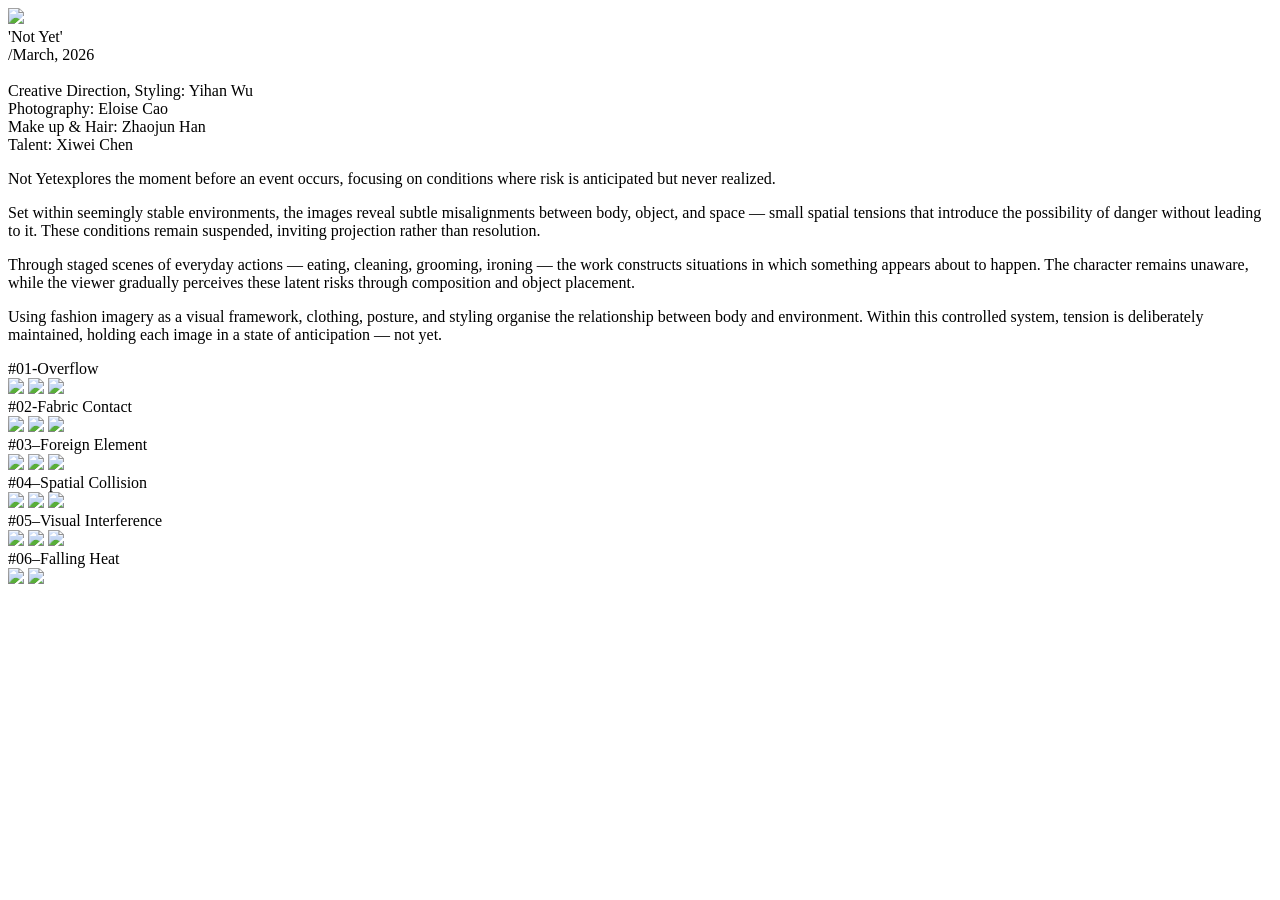
==== notyet.html @ a959df0d "Add files via upload" ====
<!DOCTYPE html>
<html>
    <head>
        <meta charset="utf-8">
        <title>YIHANWU-Not Yet</title>
        <meta name="YIHANWU" content="YIHANWU" />
        <meta name="viewport" content="width=device-width, initial-scale=1.0, minimum-scale=1.0, maximum-scale=1.0, user-scalable=no">
        <link rel="stylesheet" media="screen" href="css/style.css">
        <script src="js/jq.js"></script>
    </head>
    <body class="notyet">
        <div class="top-frame">
            <a href="index.html" class="logo-a"><img src="images/logo.png"/></a>
            <div class="top-info">
                <div class="l-box CenterVH">
                    <div>
                        <span>'Not Yet'</span><br>
                        /March, 2026<br><br>
                        Creative Direction, Styling: Yihan Wu<br>
                        Photography: Eloise Cao<br>
                        Make up & Hair: Zhaojun Han<br>
                        Talent: Xiwei Chen

                    </div>
                </div>
                <div class="r-box">
                    <p>Not Yetexplores the moment before an event occurs, focusing on conditions where risk is anticipated but never realized.</p>                    <p>Set within seemingly stable environments, the images reveal subtle misalignments between body, object, and space — small spatial tensions that introduce the possibility of danger without leading to it. These conditions remain suspended, inviting projection rather than resolution.</p>                    <p>Through staged scenes of everyday actions — eating, cleaning, grooming, ironing — the work constructs situations in which something appears about to happen. The character remains unaware, while the viewer gradually perceives these latent risks through composition and object placement.</p>                    <p>Using fashion imagery as a visual framework, clothing, posture, and styling organise the relationship between body and environment. Within this controlled system, tension is deliberately maintained, holding each image in a state of anticipation — not yet.</p>
                </div>
            </div>
            
        </div>
        <div class="bottom-frame">
            <div class="img-box">
                <span>#01-Overflow<br></span>
                <div class="img-box-line CenterVH">
                    <img class="click-img" src="images/NOT YET/1-01.jpg"/>
                    <img class="click-img" src="images/NOT YET/1-02.jpg"/>
                    <img class="click-img" src="images/NOT YET/1-03.jpg"/>
                </div>
            </div>
            
            <div class="img-box">
                <span>#02-Fabric Contact<br></span>
                <div class="img-box-line CenterVH">
                    <img class="click-img" src="images/NOT YET/2-01.jpg"/>
                    <img class="click-img" src="images/NOT YET/2-02.jpg"/>
                    <img class="click-img" src="images/NOT YET/2-03.jpg"/>
                </div>
            </div>
            
            <div class="img-box">
                <span>#03–Foreign Element<br></span>
                <div class="img-box-line CenterVH">
                    <img class="click-img" src="images/NOT YET/3-01.jpg"/>
                    <img class="click-img" src="images/NOT YET/3-02.jpg"/>
                    <img class="click-img" src="images/NOT YET/3-03.jpg"/>
                </div>
            </div>
            
            <div class="img-box">
                <span>#04–Spatial Collision<br></span>
                <div class="img-box-line CenterVH">
                    <img class="click-img" src="images/NOT YET/4-01.jpg"/>
                    <img class="click-img" src="images/NOT YET/4-02.jpg"/>
                    <img class="click-img" src="images/NOT YET/4-03.jpg"/>
                </div>
            </div>
            
            <div class="img-box">
                <span>#05–Visual Interference<br></span>
                <div class="img-box-line CenterVH">
                    <img class="click-img" src="images/NOT YET/5-01.jpg"/>
                    <img class="click-img" src="images/NOT YET/5-02.jpg"/>
                    <img class="click-img" src="images/NOT YET/5-03.jpg"/>
                </div>
            </div>
            
            <div class="img-box">
                <span>#06–Falling Heat<br></span>
                <div class="img-box-line CenterVH">
                    <img class="click-img" src="images/NOT YET/6-01.jpg"/>
                    <img class="click-img" src="images/NOT YET/6-02.jpg"/>
                    <img class="click-img" style="opacity: 0;pointer-events: none;" src="images/NOT YET/6-03.jpg"/>
                </div>
            </div>
            
            
        </div>
        <div class="hi"></div>
        <div class="img-box-show CenterVH" style="display: none;">
            <div class="img-show-box CenterVH">
                <div class="img-img"><img class="img-show" src=""/></div>
            </div>
            
            <div class="close-btn"></div>
        </div>
    </body>
    <script>
        let fx = 0;
        let fy = 0;
        let cclick = true;
        $('.a-img').bind('touchend click', function(e) {
            e.preventDefault();
            window.location = $(this).attr('href');
        });
        $('.close-btn').bind('touchend click', function(e) {
            e.preventDefault();
            $('.img-box-show').fadeOut(function(){
                $('.img-show').attr('src','');
            });
        });
        $('.click-img').bind('click', function(e) {
            e.preventDefault();
         //   alert()
            $('.hi').html("<style>.img-img:before{content:'"+ $(this).parent().parent().find('span').html().replaceAll('<br>',' ') +"';}</style>");
            $('.img-show').attr('src',$(this).attr('src').replace('images','images/normal'));
            $('.img-box-show').fadeIn();
        });
       
    </script>
</html>
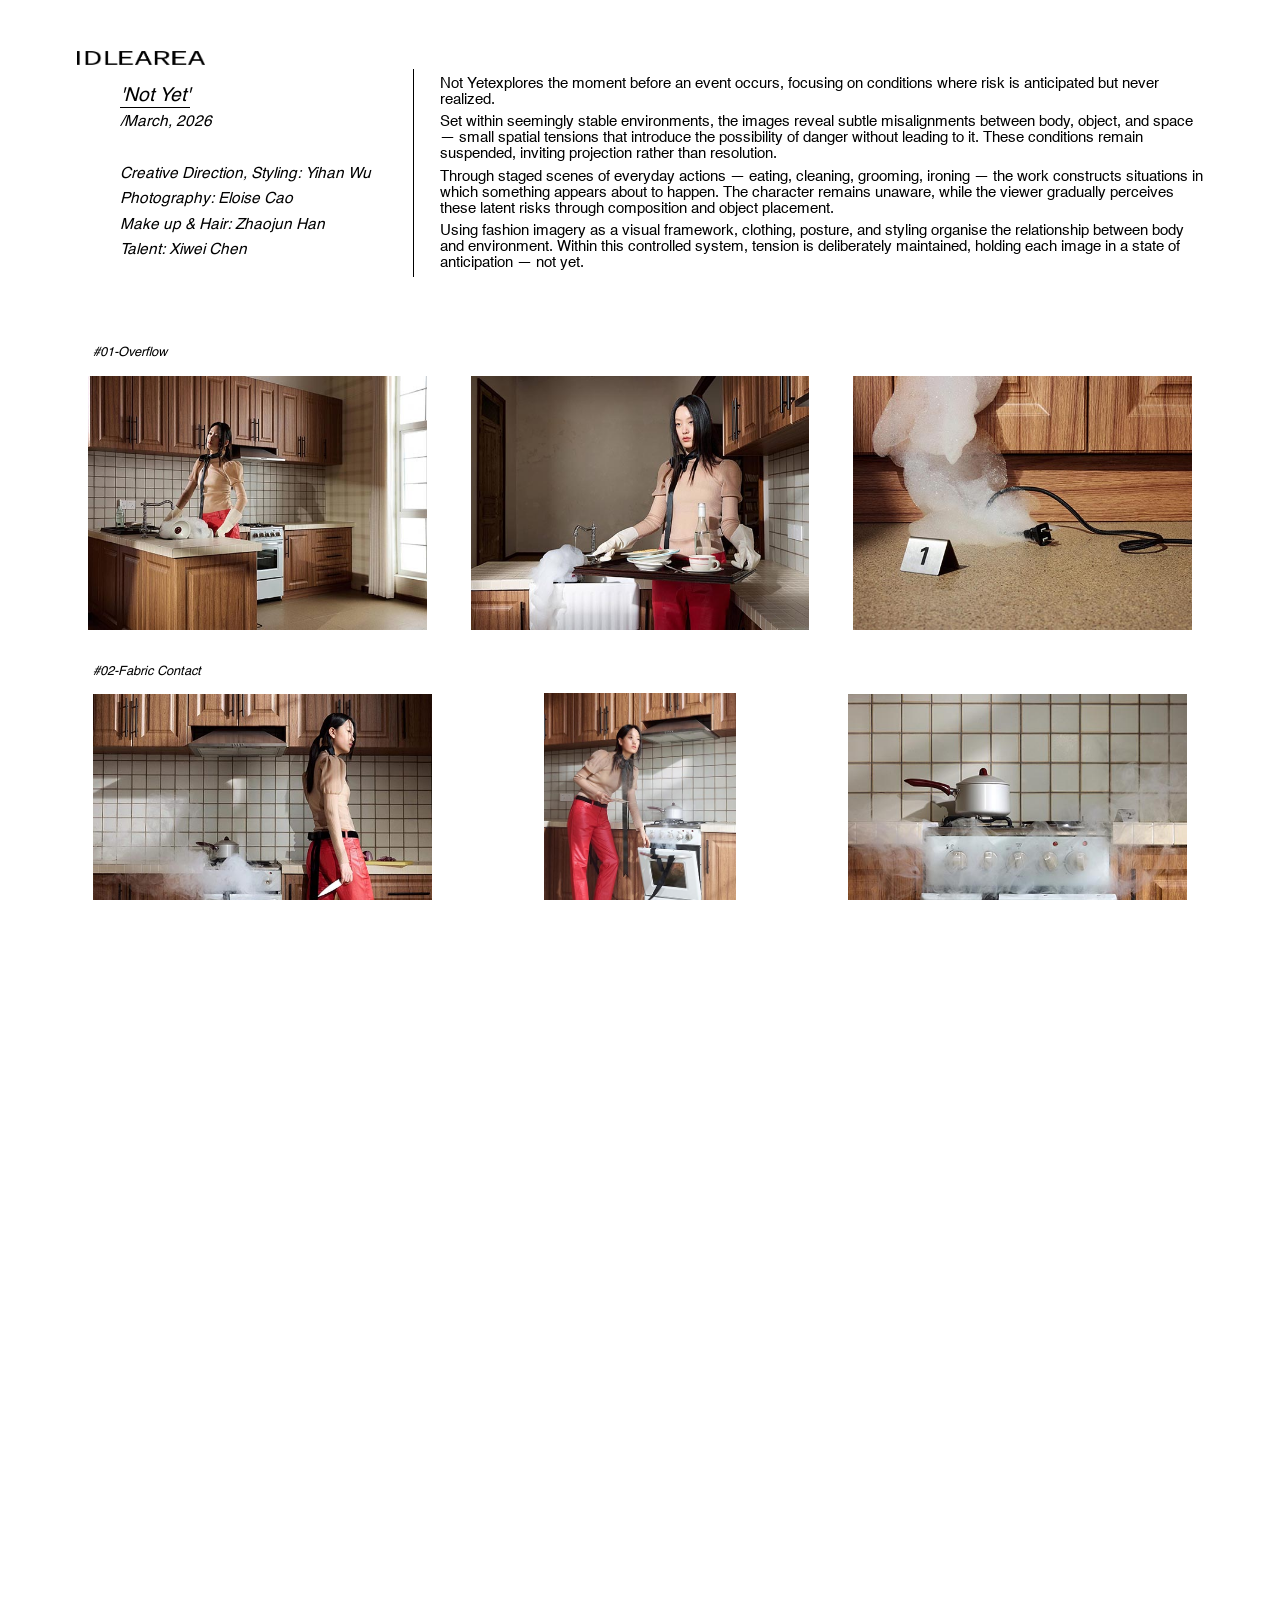
==== commit c58d7167: "Update notyet.html" ====
--- a/notyet.html
+++ b/notyet.html
@@ -1,13 +1,13 @@
-<!DOCTYPE html>
-<html>
-    <head>
+<!DOCTYPE html>
+<html>
+    <head>
         <meta charset="utf-8">
         <title>YIHANWU-Not Yet</title>
         <meta name="YIHANWU" content="YIHANWU" />
         <meta name="viewport" content="width=device-width, initial-scale=1.0, minimum-scale=1.0, maximum-scale=1.0, user-scalable=no">
         <link rel="stylesheet" media="screen" href="css/style.css">
-        <script src="js/jq.js"></script>
-    </head>
+        <script src="js/jq.js"></script>
+    </head>
     <body class="notyet">
         <div class="top-frame">
             <a href="index.html" class="logo-a"><img src="images/logo.png"/></a>
@@ -19,18 +19,18 @@
                         Creative Direction, Styling: Yihan Wu<br>
                         Photography: Eloise Cao<br>
                         Make up & Hair: Zhaojun Han<br>
-                        Talent: Xiwei Chen+                        Talent: Xiwei Chen
 
 
                     </div>
                 </div>
                 <div class="r-box">
-                    <p>Not Yetexplores the moment before an event occurs, focusing on conditions where risk is anticipated but never realized.</p>--                    <p>Set within seemingly stable environments, the images reveal subtle misalignments between body, object, and space — small spatial tensions that introduce the possibility of danger without leading to it. These conditions remain suspended, inviting projection rather than resolution.</p>--                    <p>Through staged scenes of everyday actions — eating, cleaning, grooming, ironing — the work constructs situations in which something appears about to happen. The character remains unaware, while the viewer gradually perceives these latent risks through composition and object placement.</p>-+                    <p>Not Yetexplores the moment before an event occurs, focusing on conditions where risk is anticipated but never realized.</p>
+
+                    <p>Set within seemingly stable environments, the images reveal subtle misalignments between body, object, and space — small spatial tensions that introduce the possibility of danger without leading to it. These conditions remain suspended, inviting projection rather than resolution.</p>
+
+                    <p>Through staged scenes of everyday actions — eating, cleaning, grooming, ironing — the work constructs situations in which something appears about to happen. The character remains unaware, while the viewer gradually perceives these latent risks through composition and object placement.</p>
+
                     <p>Using fashion imagery as a visual framework, clothing, posture, and styling organise the relationship between body and environment. Within this controlled system, tension is deliberately maintained, holding each image in a state of anticipation — not yet.</p>
                 </div>
             </div>
@@ -87,7 +87,7 @@
                 <div class="img-box-line CenterVH">
                     <img class="click-img" src="images/NOT YET/6-01.jpg"/>
                     <img class="click-img" src="images/NOT YET/6-02.jpg"/>
-                    <img class="click-img" style="opacity: 0;pointer-events: none;" src="images/NOT YET/6-03.jpg"/>
+                    <img class="click-img" src="images/NOT YET/6-03.jpg"/>
                 </div>
             </div>
             
@@ -100,7 +100,7 @@
             </div>
             
             <div class="close-btn"></div>
-        </div>
+        </div>
     </body>
     <script>
         let fx = 0;
@@ -124,5 +124,5 @@
             $('.img-box-show').fadeIn();
         });
        
-    </script>
-</html>+    </script>
+</html>
--- a/css/style.css
+++ b/css/style.css
@@ -0,0 +1,558 @@
+@font-face {
+    font-family: HT;
+    src: url("../Helvetica1.ttf");
+}
+*{
+    font-family: HT;
+}
+.CenterVH{
+	/* Center slide text vertically */
+	display: -webkit-box;
+	display: -ms-flexbox;
+	display: -webkit-flex;
+	display: flex;
+	-webkit-box-pack: center;
+	-ms-flex-pack: center;
+	-webkit-justify-content: center;
+	justify-content: center;
+	-webkit-box-align: center;
+	-ms-flex-align: center;
+	-webkit-align-items: center;
+	align-items: center;
+}
+.FillBG{
+	background-size: cover;
+	background-position: center;
+	background-repeat: no-repeat;
+	filter:"progid:DXImageTransform.Microsoft.AlphaImageLoader(sizingMethod='scale')";  
+	-moz-background-size:100% 100%;  
+	background-size:100% 100%; 
+}
+
+html,body{
+    margin: 0;
+    padding: 0;
+    width: 100%;
+    height: 100%;
+    overflow: hidden;
+    background-color: #fff;
+}
+
+.face-frame{
+    position: relative;
+/*    background-image: url(../images/Unoccupied/13.jpg);
+    background-position: left center;
+    background-repeat: no-repeat;
+    background-size: auto 100%; */
+}
+.face-frame .face-img{
+    position: absolute;
+    left: 0;
+    top: 0;
+    width: auto;
+    height: 100%;
+    z-index: 2;
+}
+.face-frame .face-title{
+    position: absolute;
+    height: 100%;
+    right:0;
+    top: 0;
+}
+.v.home .face-frame{
+    width: 100%;
+    height: calc(9 * 100vw / 16);
+}
+.h.home .face-frame{
+    height: 100%;
+    width: 100%;/* calc(16 * 100vh / 9); */
+}
+.face-frame .logo-a{
+    display: block;
+    width: 16vw;
+    padding-bottom: 8px;
+    border-bottom: 1px solid #000; /* 2px粗细，实线，黑色 */
+}
+.face-frame .logo-a img{
+    width: 100%;
+    height: auto;
+}
+.face-frame .bottom{
+    width: 100%;
+    text-align: center;
+    padding: 2vh;
+    color: #000;
+    box-sizing: border-box;
+    position: absolute;
+    font-size: 1vw;
+    right: 0;
+    bottom: 0;
+}
+
+
+
+
+
+
+
+
+.h.work .face-frame,
+.h.about .face-frame{
+    box-sizing: border-box;
+    width: calc( 100% - 6vw );
+    height: calc( 100% - 4vw );
+}
+.v.work .face-frame,
+.v.about .face-frame{
+    box-sizing: border-box;
+    width: calc( 100% - 6vw );
+    height: calc(9 * 100vw / 16 - 4vw);
+}
+.work .face-frame .l-box,
+.about .face-frame .l-box{
+    position: absolute;
+    left: 0;top: 0;
+    width: 25%;
+    height: 100%;
+    border-right: 1px solid #000;
+}
+.work .face-frame .r-box,
+.about .face-frame .r-box{
+    position: absolute;
+    right: 0;top: 0;
+    width: 72%;
+    height: 100%;
+}
+.work .face-frame .top,
+.about .face-frame .top{
+    position: relative;
+    width: 100%;
+    height: 2vw;
+    margin-bottom: 1vw;
+}
+
+.work .face-frame .middle,
+.about .face-frame .middle{
+    position: absolute;
+    left: 0;
+    top: 55%;
+    width: 100%;
+    font-size: 1.2vw;
+}
+.work .face-frame .logo-a,
+.about .face-frame .logo-a
+{
+    display: block;
+    position: absolute;
+    left: 0;
+    width: 8vw;
+    font-size: 1.2vw;
+    padding-bottom: 0px;
+    border-bottom: 0px solid #000; /* 2px粗细，实线，黑色 */
+}
+
+.work .face-frame .logo-a img,
+.about .face-frame .logo-a img,
+.unoccupied .top-frame .logo-a img,
+.notyet .top-frame .logo-a img,
+.compensatorynomad .top-frame .logo-a img,
+.press .top-frame .logo-a img,
+.selfhealing .top-frame .logo-a img
+{
+    width: 10vw;
+}
+
+.work .face-frame .a{
+    position: absolute;
+    right: 1vw;
+    top: 0;
+    text-decoration: none;
+    padding-bottom: 2px;
+    border-bottom: 1px solid #000; /* 2px粗细，实线，黑色 */
+    font-size: 1.2vw;
+    color: #000;
+    float: right;
+}
+.about .face-frame .a{
+    text-decoration: none;
+    padding-bottom: 2px;
+    border-bottom: 1px solid #000; /* 2px粗细，实线，黑色 */
+    font-size: 1.2vw;
+    color: #000;
+}
+.about .face-frame p{    
+    font-size: 1.2vw;
+    color: #000;
+    text-align: left;
+    margin-bottom: 2vw;
+}
+.work .main-box,
+.about .main-box{
+    position: absolute;
+    width: 100%;
+    height: 100%;
+    left: 0;
+    top: 0;
+    padding: 1vw;
+    box-sizing: border-box;
+}
+.work .main-box .row{
+    box-sizing: border-box;
+    width: 100%;
+    height: 50%;
+    padding-bottom: 2vw;
+    float: left;
+}
+.work .main-box .line-box{
+    width: 33.33%;
+    height: 100%;
+}
+.work .main-box .line-box img{
+    max-width: calc( 100% - 3vw );
+    max-height: calc( 100% - 5vw );
+}
+.work .face-frame .b{
+    position: absolute;
+    left: 0;
+    top: 0;
+    text-decoration: none;
+    padding-bottom: 2px;
+    border-bottom: 1px solid #000; /* 2px粗细，实线，黑色 */
+    font-size: 1.5vw;
+    margin-bottom: 2px;
+    color: #000;
+    font-style:italic;
+}
+
+
+
+.unoccupied,
+.notyet,
+.compensatorynomad,
+.press,
+.selfhealing
+{
+    position: relative;
+    padding: 4vw 6vw;
+    box-sizing: border-box;
+    overflow: auto;
+}
+.unoccupied .top-frame .logo-a,
+.notyet .top-frame .logo-a,
+.compensatorynomad .top-frame .logo-a,
+.press .top-frame .logo-a,
+.selfhealing .top-frame .logo-a
+{
+    display: block;
+    left: 0;
+    width: 8vw;
+    font-size: 1.2vw;
+    padding-bottom: 0px;
+    border-bottom: 0px solid #000; /* 2px粗细，实线，黑色 */
+}
+.unoccupied  .top-info,
+.notyet  .top-info,
+.compensatorynomad  .top-info,
+.press  .top-info,
+.selfhealing  .top-info
+{
+    position: relative;
+    width: 100%;
+    display: flex;
+}
+
+.unoccupied .top-info .l-box,
+.notyet .top-info .l-box,
+.compensatorynomad .top-info .l-box,
+.press .top-info .l-box,
+.selfhealing .top-info .l-box
+{
+    position: relative;
+    float: left;
+    left: 0;top: 0;
+    width: 30%;
+    border-right: 1px solid #000;
+    font-style: italic;
+    line-height: 2vw;
+    font-size: 1.2vw;
+}
+.unoccupied .top-info .l-box span,
+.notyet .top-info .l-box span,
+.compensatorynomad .top-info .l-box span,
+.press .top-info .l-box span,
+.selfhealing .top-info .l-box span
+{
+    font-size: 1.5vw;
+    padding-bottom: 2px;
+    border-bottom: 1px solid #000; /* 2px粗细，实线，黑色 */
+    margin-bottom: 2px;
+}
+.unoccupied .top-info .r-box,
+.notyet .top-info .r-box,
+.compensatorynomad .top-info .r-box,
+.press .top-info .r-box,
+.selfhealing .top-info .r-box
+{
+    position: relative;
+    float: right;
+    right: 0;top: 0;
+    width: 68%;
+    height: auto;
+    padding-left: 2vw;
+}
+.unoccupied .top-info .r-box p,
+.notyet .top-info .r-box p,
+.compensatorynomad .top-info .r-box p,
+.press .top-info .r-box p,
+.selfhealing .top-info .r-box p
+{
+    font-size: 1.2vw;
+    text-align: left;
+    margin: 0.5vw auto;
+}
+.unoccupied .bottom-frame,
+.notyet .bottom-frame,
+.press .bottom-frame,
+.selfhealing .bottom-frame
+{
+    margin-top: 4vw;
+    font-style: italic;
+    font-size: 1.0vw;
+    line-height: 1.3vw;
+    position: relative;
+    width: 100%;
+}
+.press .bottom-frame{
+    margin-top: 0.5vw;
+}
+.selfhealing .bottom-frame .l-box{
+    position: relative;
+    left: 0;
+    top: 0;
+    width: 10%;
+    padding-left: 2.6vw;
+}
+.selfhealing .bottom-frame .r-box{
+    position: relative;
+    width: 86%;
+    right: 0;
+    top: 0;
+}
+.selfhealing .c{
+    padding-bottom: 2px;
+    border-bottom: 1px solid #000; /* 2px粗细，实线，黑色 */
+    font-size: 1.5vw;
+    margin-bottom: 2px;
+    color: #000;
+    font-style:italic;
+}
+.selfhealing .bottom-frame .r-box .click-img{
+    width: 23.6%;
+    margin: 0.5vw;
+    float: left;
+}
+
+
+.selfhealing .bottom-frame2 .click-img{
+    width: 33%;
+}
+.compensatorynomad .bottom-frame
+{
+    margin-top: 4vw;
+    font-style: italic;
+    font-size: 1.0vw;
+    line-height: 1.3vw;
+    position: relative;
+    width: 100%;
+    height: 10vw;
+    padding-left: 32%;
+    padding-right: 4vw;
+}
+.unoccupied .img-box{
+    width: 20%;
+    float: left;
+    padding: 1.3vw;
+    box-sizing: border-box;
+}
+.notyet .img-box{
+    width: 100%;
+    float: left;
+    padding: 1.3vw;
+    box-sizing: border-box;
+}
+
+.press .img-box{
+    width: 100%;
+    float: left;
+    box-sizing: border-box;
+}
+.notyet .img-box .img-box-line{
+    width: 100%;
+    margin-top: 1vw;
+}
+
+.press .img-box {
+    width: 72%;
+    margin-left: 14%;
+    height: 16vw;
+    box-sizing: border-box;
+    margin-top: 0.4vw;
+}
+.notyet .img-box .img-box-line img{
+    width: 31%;
+    height: 20vw;
+    object-fit: contain;
+    float: left;
+    margin: 0 2%;
+}
+
+.press .img-box  img{
+    width: 16vw;
+    height: 100%;
+    object-fit: contain;
+    float: left;
+    margin: 0 0.2vw;
+}
+.notyet .img-box .img-box-line img:first-child{
+    margin-left: 0px;
+}
+.notyet .img-box .img-box-line img:last-child{
+    margin-right: 0px;
+}
+.unoccupied .img-box img{
+    height: 12vw;
+    margin-top: 0.5vw;
+}
+.notyet .img-box img{
+    margin-top: 0.5vw;
+}
+.unoccupied .img-box-show,
+.notyet .img-box-show,
+.press .img-box-show,
+.selfhealing .img-box-show
+{
+    position: fixed;
+    left: 0;top: 0;
+    width: 100%;height: 100%;
+    background-color: #000;
+}
+.unoccupied .img-box-show .img-show-box,
+.notyet .img-box-show .img-show-box,
+.press .img-box-show .img-show-box,
+.selfhealing .img-box-show .img-show-box
+{
+    position: relative;
+    width: 80%;
+    height: 80%;
+    text-align: center;
+}
+.unoccupied .img-box-show .img-img,
+.notyet .img-box-show .img-img
+{
+    position: relative;
+    max-width: 100%;
+    height: 100%;
+    display: block;
+    border: 1px solid #fff;
+    margin-top: 3vw;
+}
+.press .img-box-show .img-img,
+.selfhealing .img-box-show .img-img
+{
+    position: relative;
+    max-width: 100%;
+    height: 100%;
+    display: block;
+    border: 1px solid #fff;
+}
+.unoccupied .img-box-show .img-show,
+.notyet .img-box-show .img-show,
+.press .img-box-show .img-show,
+.selfhealing .img-box-show .img-show
+{
+    position: relative;
+    max-width: 100%;
+    max-height: 100%;
+}
+.unoccupied .img-box-show .img-img:before,
+.notyet .img-box-show .img-img:before,
+.press .img-box-show .img-img:before,
+.selfhealing .img-box-show .img-img:before
+{
+    /* content: ''; */
+    display: block;
+    position: absolute;
+    width: 100%;
+    left: 0;
+    color: #fff;
+    text-align: left;
+    top: -3vw;
+    height: 3vw;
+    z-index: 99;
+    
+}
+.unoccupied .img-box-show .close-btn,
+.notyet .img-box-show .close-btn,
+.press .img-box-show .close-btn,
+.selfhealing .img-box-show .close-btn
+{
+    position: absolute;
+    width: 2.4vw;
+    height: 2.4vw;
+    border: 2px solid #fff;
+    z-index: 99;
+    right: 3vw;
+    top: 3vw;
+    border-radius: 50%;
+}
+.unoccupied .img-box-show .close-btn::after,
+.notyet .img-box-show .close-btn::after,
+.press .img-box-show .close-btn::after,
+.selfhealing .img-box-show .close-btn::after
+{
+    content: '';
+    width: 60%;
+    position: absolute;
+    left: 20%;
+    top: calc( 50% - 1px );
+    height: 0;
+    border-bottom: 2px solid #fff;
+    transform: rotate(45deg);
+}
+.unoccupied .img-box-show .close-btn::before,
+.notyet .img-box-show .close-btn::before,
+.press .img-box-show .close-btn::before,
+.selfhealing .img-box-show .close-btn::before
+{
+    content: '';
+    height: 60%;
+    position: absolute;
+    left: calc( 50% - 1px );
+    top: 20%;
+    width: 0;
+    border-right: 2px solid #fff;
+    transform: rotate(45deg);
+}
+.hi{
+    display: none;
+}
+.vio-box{
+    position: relative;
+    width: 50vw;
+    height: 50vw;
+    max-height: 100vh;
+}
+.vio-box .mask{
+    position: absolute;
+    z-index: 99;
+    left: 0;
+    top: 0;
+    width: 100%;
+    height: 100%;
+    object-fit: contain;
+}
+video{
+    width: 50vw;
+    height: 50vw;
+    max-height: 100vh;
+}
